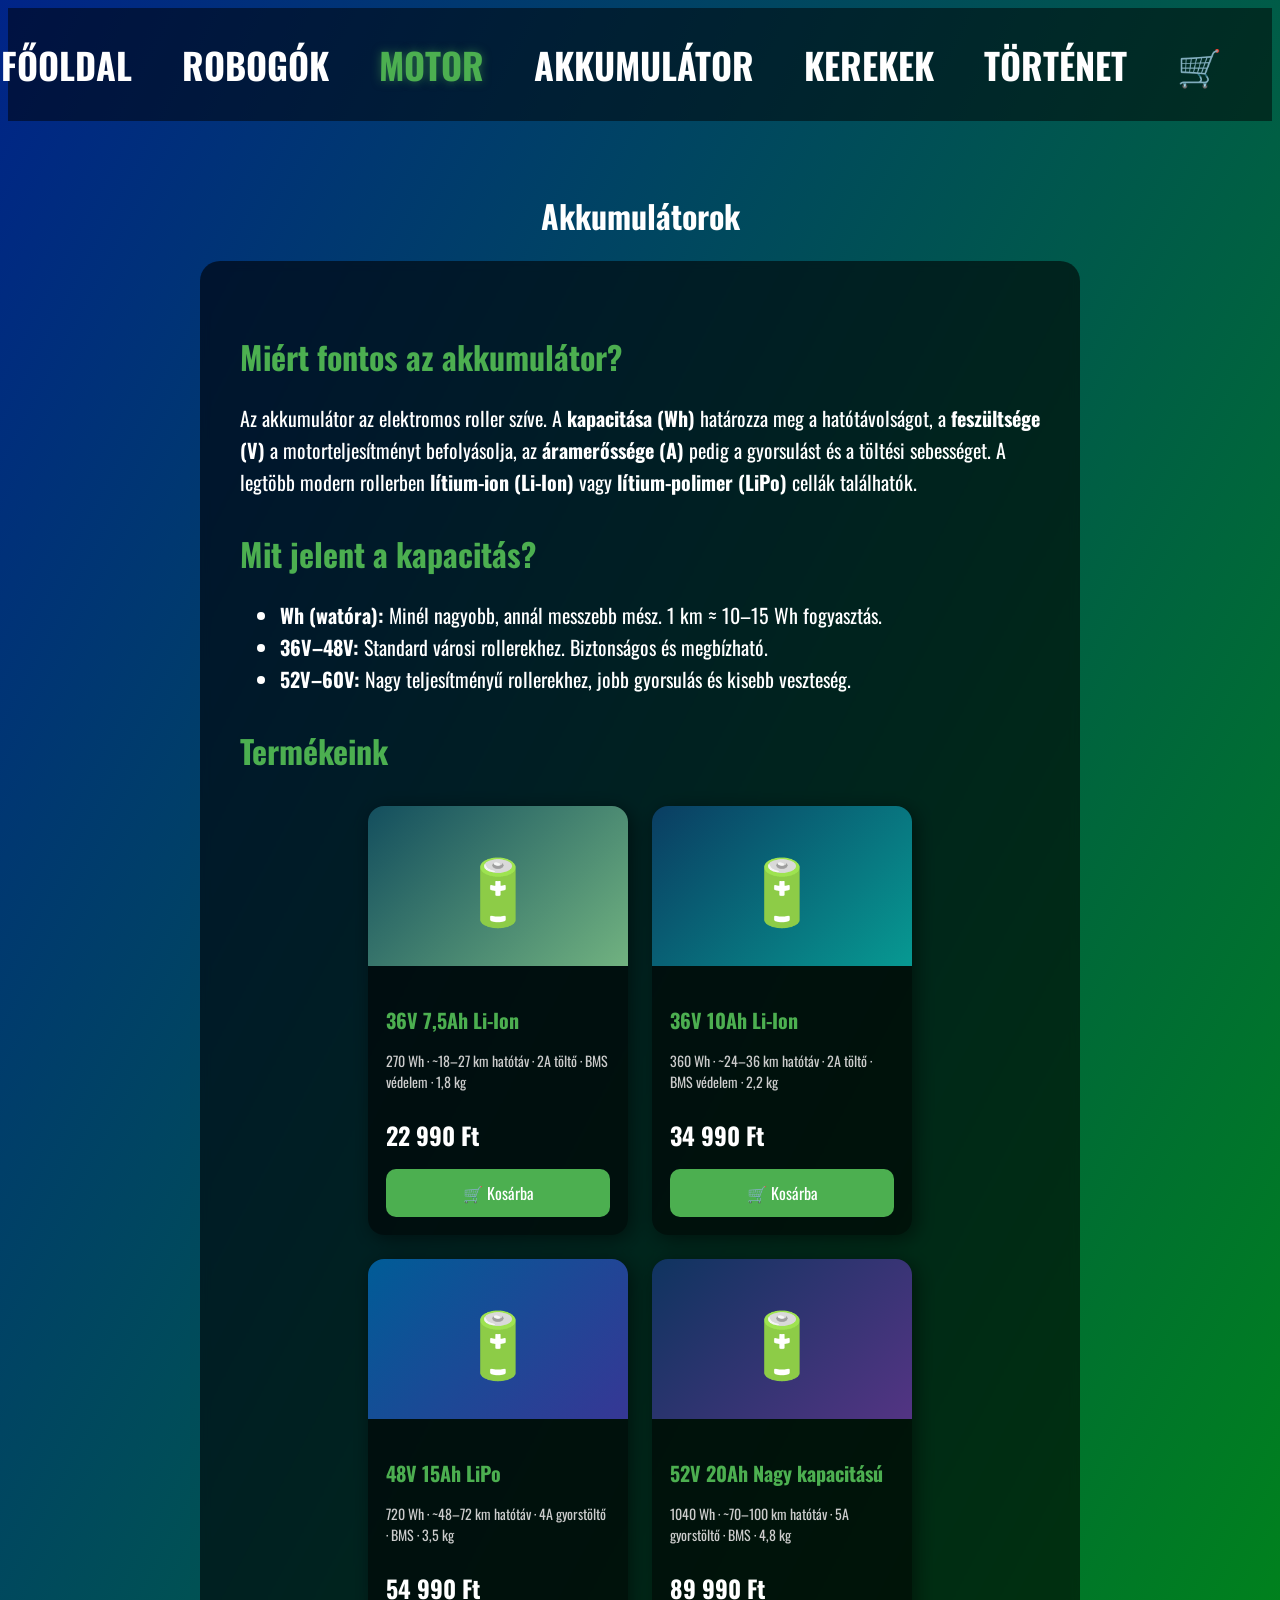
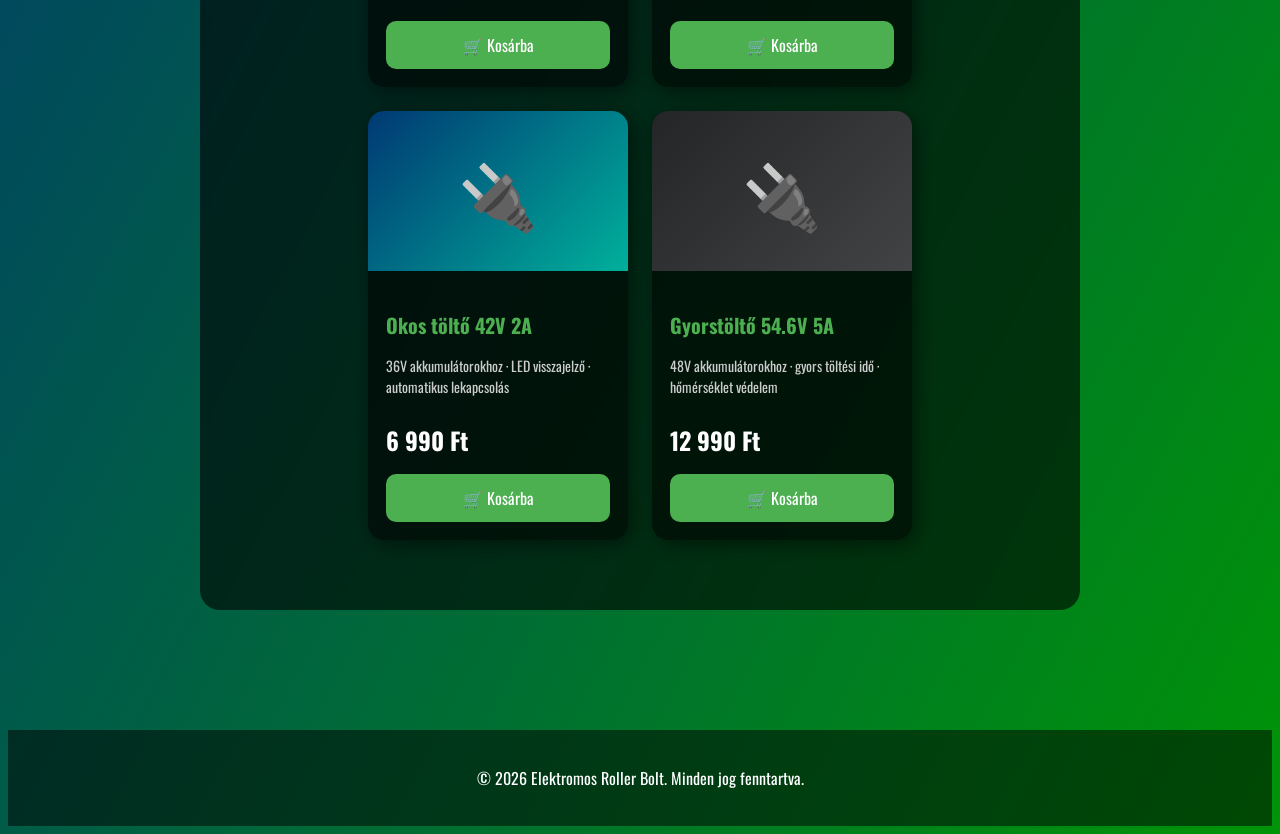
==== aksik.html @ 2528ea1d "motor images" ====
<!DOCTYPE html>
<html lang="hu">

<head>
    <meta charset="UTF-8">
    <meta name="viewport" content="width=device-width, initial-scale=1.0">
    <link rel="preconnect" href="https://fonts.googleapis.com">
    <link rel="preconnect" href="https://fonts.gstatic.com" crossorigin>
    <link href="https://fonts.googleapis.com/css2?family=Oswald:wght@200..700&display=swap" rel="stylesheet">
    <link rel="stylesheet" href="styles.css">
    <title>Akkumulátor - Energiatárolás</title>
</head>

<body>
    <nav>
        <a href="index.html">FŐOLDAL</a>
        <a href="robogok.html">ROBOGÓK</a>
        <a href="motorok.html" class="active">MOTOR</a>
        <a href="aksik.html">AKKUMULÁTOR</a>
        <a href="kerekek.html">KEREKEK</a>
        <a href="tortenelem.html">TÖRTÉNET</a>
        <a href="cart.html">🛒 <span id="cart-count"></span></a>
    </nav>
    <main>
        <h1>Akkumulátorok</h1>

        <div class="info-box">
            <div class="info-content">
                <h2>Miért fontos az akkumulátor?</h2>
                <p>Az akkumulátor az elektromos roller szíve. A <strong>kapacitása (Wh)</strong> határozza meg a
                    hatótávolságot, a <strong>feszültsége (V)</strong> a motorteljesítményt befolyásolja, az
                    <strong>áramerőssége (A)</strong> pedig a gyorsulást és a töltési sebességet. A legtöbb modern
                    rollerben <strong>lítium-ion (Li-Ion)</strong> vagy <strong>lítium-polimer (LiPo)</strong> cellák
                    találhatók.</p>

                <h2>Mit jelent a kapacitás?</h2>
                <ul>
                    <li><strong>Wh (watóra):</strong> Minél nagyobb, annál messzebb mész. 1 km ≈ 10–15 Wh fogyasztás.</li>
                    <li><strong>36V–48V:</strong> Standard városi rollerekhez. Biztonságos és megbízható.</li>
                    <li><strong>52V–60V:</strong> Nagy teljesítményű rollerekhez, jobb gyorsulás és kisebb veszteség.</li>
                </ul>

                <h2>Termékeink</h2>
                <div class="product-grid">
                    <div class="product-card">
                        <div class="product-card-image" style="background: linear-gradient(135deg, #134e5e, #71b280);">🔋</div>
                        <div class="product-card-body">
                            <h3>36V 7,5Ah Li-Ion</h3>
                            <p class="specs">270 Wh · ~18–27 km hatótáv · 2A töltő · BMS védelem · 1,8 kg</p>
                            <p class="price">22 990 Ft</p>
                            <button class="btn-cart" onclick="addToCart('36V 7,5Ah Li-Ion akkumulátor', 22990)">🛒 Kosárba</button>
                        </div>
                    </div>
                    <div class="product-card">
                        <div class="product-card-image" style="background: linear-gradient(135deg, #0a3d62, #079992);">🔋</div>
                        <div class="product-card-body">
                            <h3>36V 10Ah Li-Ion</h3>
                            <p class="specs">360 Wh · ~24–36 km hatótáv · 2A töltő · BMS védelem · 2,2 kg</p>
                            <p class="price">34 990 Ft</p>
                            <button class="btn-cart" onclick="addToCart('36V 10Ah Li-Ion akkumulátor', 34990)">🛒 Kosárba</button>
                        </div>
                    </div>
                    <div class="product-card">
                        <div class="product-card-image" style="background: linear-gradient(135deg, #005c97, #363795);">🔋</div>
                        <div class="product-card-body">
                            <h3>48V 15Ah LiPo</h3>
                            <p class="specs">720 Wh · ~48–72 km hatótáv · 4A gyorstöltő · BMS · 3,5 kg</p>
                            <p class="price">54 990 Ft</p>
                            <button class="btn-cart" onclick="addToCart('48V 15Ah LiPo akkumulátor', 54990)">🛒 Kosárba</button>
                        </div>
                    </div>
                    <div class="product-card">
                        <div class="product-card-image" style="background: linear-gradient(135deg, #0f3460, #533483);">🔋</div>
                        <div class="product-card-body">
                            <h3>52V 20Ah Nagy kapacitású</h3>
                            <p class="specs">1040 Wh · ~70–100 km hatótáv · 5A gyorstöltő · BMS · 4,8 kg</p>
                            <p class="price">89 990 Ft</p>
                            <button class="btn-cart" onclick="addToCart('52V 20Ah Nagy kapacitású akkumulátor', 89990)">🛒 Kosárba</button>
                        </div>
                    </div>
                    <div class="product-card">
                        <div class="product-card-image" style="background: linear-gradient(135deg, #003973, #00b09b);">🔌</div>
                        <div class="product-card-body">
                            <h3>Okos töltő 42V 2A</h3>
                            <p class="specs">36V akkumulátorokhoz · LED visszajelző · automatikus lekapcsolás</p>
                            <p class="price">6 990 Ft</p>
                            <button class="btn-cart" onclick="addToCart('Okos töltő 42V 2A', 6990)">🛒 Kosárba</button>
                        </div>
                    </div>
                    <div class="product-card">
                        <div class="product-card-image" style="background: linear-gradient(135deg, #232526, #414345);">🔌</div>
                        <div class="product-card-body">
                            <h3>Gyorstöltő 54.6V 5A</h3>
                            <p class="specs">48V akkumulátorokhoz · gyors töltési idő · hőmérséklet védelem</p>
                            <p class="price">12 990 Ft</p>
                            <button class="btn-cart" onclick="addToCart('Gyorstöltő 54.6V 5A', 12990)">🛒 Kosárba</button>
                        </div>
                    </div>
                </div>
            </div>
        </div>
    </main>
    <footer>
        <p>&copy; 2026 Elektromos Roller Bolt. Minden jog fenntartva.</p>
    </footer>
    <div id="toast"></div>
    <script src="cart.js"></script>
</body>

</html>
---- styles.css ----
* {
    font-family: "Oswald", sans-serif;
}


/* Navigation */
nav {
    display: flex;
    justify-content: right;
    padding: 30px;
    background-color: rgba(0, 0, 0, 0.507);
}

nav a {
    color: white;
    text-decoration: none;
    margin-right: 20px;
    font-size: 36px;
    font-weight: bold;
    padding-left: 30px;
}

nav a:hover {
    color: gray;
    transition: all 0.2s ease;
    scale: 1.1;
}


/* Main */
body {
    color: white;
    background-image: linear-gradient(to bottom right, rgb(0, 36, 136), rgb(0, 148, 7));
}

main {
    padding: 50px;
    text-align: center;
}


/* Welcome */
.welcome {
    padding: 120px;
}

.welcome h1 {
    text-shadow: 4px 4px 8px black;
    font-size: 100px;
    margin-bottom: 20px;
}

.welcome p {
    text-shadow: 4px 4px 8px black;
    font-size: 26px;
}


/* Featured (formerly Neumann) */
.Neumann {
    background: linear-gradient(135deg, rgba(0, 36, 136, 0.85), rgba(0, 148, 7, 0.85));
    border: 1px solid rgba(255, 255, 255, 0.15);
    padding: 50px;
    margin: 250px auto 0 auto;
    border-radius: 50px;
    width: 80%;
    display: flex;
    box-shadow: 0 0 30px rgba(0, 0, 0, 0.5);
}

.Neumann h1 {
    font-size: 50px;
    margin-right: 30px;
    text-shadow: 2px 2px 4px black;
}

.Neumann p {
    font-size: 20px;
    text-align: right;
    text-shadow: 2px 2px 4px black;
}


/* Product Categories */
.category-item {
    background-color: rgba(0, 0, 0, 0.507);
    padding: 20px;
    margin: 20px;
    border-radius: 20px;
    width: 30%;
    display: inline-flex;
    justify-content: center;
    align-items: center;
    height: 200px;
    background-size: cover;
    background-position: center;
    background-repeat: no-repeat;
    transition: transform 0.3s ease;
    box-shadow: 4px 4px 20px rgba(0, 0, 0, 0.5);

    /* Text Styles */
    color: white;
    font-size: 40px;
    font-weight: bold;
    text-shadow: 2px 2px 4px black;
    text-decoration: none;
}

.category-item:hover {
    transform: scale(1.05);
}

.categories {
    padding-top: 250px;
}

.categories h1 {
    text-shadow: 4px 4px 8px black;
    font-size: 50px;
    margin-bottom: 80px;
}

#robogok {
    background: linear-gradient(135deg, #003973, #00b09b);
}

#motor {
    background: linear-gradient(135deg, #0f0c29, #302b63);
}

#akkumulator {
    background: linear-gradient(135deg, #134e5e, #71b280);
}

#kerekek {
    background: linear-gradient(135deg, #1a1a2e, #16213e);
}

/* Cart badge */
#cart-count {
    background-color: #4CAF50;
    color: white;
    border-radius: 50%;
    padding: 1px 7px;
    font-size: 15px;
    vertical-align: super;
    margin-left: 2px;
    display: none;
}

/* Toast notification */
#toast {
    position: fixed;
    bottom: 40px;
    left: 50%;
    transform: translateX(-50%);
    background-color: rgba(0, 0, 0, 0.85);
    color: white;
    padding: 14px 28px;
    border-radius: 10px;
    font-size: 18px;
    opacity: 0;
    pointer-events: none;
    transition: opacity 0.3s ease;
    z-index: 999;
    border: 1px solid #4CAF50;
}

#toast.show {
    opacity: 1;
}

/* Product Cards */
.product-grid {
    display: flex;
    flex-wrap: wrap;
    gap: 24px;
    justify-content: center;
    margin: 30px 0;
}

.product-card {
    background-color: rgba(0, 0, 0, 0.55);
    border-radius: 16px;
    width: 260px;
    overflow: hidden;
    box-shadow: 4px 4px 20px rgba(0, 0, 0, 0.5);
    transition: transform 0.3s ease;
}

.product-card:hover {
    transform: scale(1.04);
}

.product-card-image {
    width: 100%;
    height: 160px;
    display: flex;
    align-items: center;
    justify-content: center;
    font-size: 64px;
}

.product-card-body {
    padding: 18px;
}

.product-card-body h3 {
    font-size: 20px;
    margin-bottom: 8px;
    color: #4CAF50;
}

.product-card-body .specs {
    font-size: 14px;
    color: #ccc;
    margin-bottom: 14px;
    line-height: 1.5;
}

.product-card-body .price {
    font-size: 24px;
    font-weight: bold;
    margin-bottom: 14px;
    color: white;
}

.btn-cart {
    background-color: #4CAF50;
    color: white;
    border: none;
    padding: 12px 20px;
    border-radius: 10px;
    font-size: 16px;
    font-family: "Oswald", sans-serif;
    cursor: pointer;
    width: 100%;
    transition: background-color 0.2s ease;
}

.btn-cart:hover {
    background-color: #388E3C;
}

/* Cart Page */
.cart-table {
    width: 100%;
    border-collapse: collapse;
    margin-bottom: 30px;
}

.cart-table th,
.cart-table td {
    padding: 14px 20px;
    border-bottom: 1px solid rgba(255, 255, 255, 0.15);
    text-align: left;
}

.cart-table th {
    color: #4CAF50;
    font-size: 20px;
}

.cart-table td {
    font-size: 18px;
}

.cart-total {
    font-size: 28px;
    font-weight: bold;
    text-align: right;
    margin-bottom: 24px;
}

.btn-checkout {
    background-color: #4CAF50;
    color: white;
    border: none;
    padding: 16px 40px;
    border-radius: 12px;
    font-size: 22px;
    font-family: "Oswald", sans-serif;
    cursor: pointer;
    transition: background-color 0.2s ease;
}

.btn-checkout:hover {
    background-color: #388E3C;
}

.btn-remove {
    background-color: rgba(200, 0, 0, 0.7);
    color: white;
    border: none;
    padding: 6px 14px;
    border-radius: 8px;
    font-size: 14px;
    font-family: "Oswald", sans-serif;
    cursor: pointer;
}

.btn-remove:hover {
    background-color: rgba(200, 0, 0, 1);
}

/* Footer */
footer {
    background-color: rgba(0, 0, 0, 0.507);
    padding: 20px;
    text-align: center;
    margin-top: 50px;
}



/* Scrollbar */
::-webkit-scrollbar {
    width: 20px;
    height: 20px;
}

::-webkit-scrollbar-track {
    box-shadow: inset 0 0 5px grey;
    border-radius: 10px;
}

::-webkit-scrollbar-thumb {
    background-image: linear-gradient(to bottom, rgb(0, 21, 78), rgb(0, 80, 5));
    border-radius: 10px;
}

/* Info Pages (RAM, GPU, etc.) */
.info-box {
    background-color: rgba(0, 0, 0, 0.6);
    padding: 40px;
    margin: 20px auto;
    border-radius: 20px;
    max-width: 800px;
    text-align: left;
    backdrop-filter: blur(5px);
}

.info-content {
    font-size: 20px;
    line-height: 1.6;
}

.info-box h2 {
    color: #4CAF50;
    /* Green accent */
    margin-top: 30px;
    margin-bottom: 15px;
    font-size: 32px;
}

.info-image {
    width: 100%;
    max-width: 600px;
    border-radius: 20px;
    margin: 20px auto;
    display: block;
    box-shadow: 0 0 20px rgba(0, 0, 0, 0.5);
    transition: transform 0.3s ease;
}

.info-image:hover {
    transform: scale(1.02);
}

/* Nav Active State */
nav a.active {
    color: #4CAF50;
    text-shadow: 0 0 10px rgba(76, 175, 80, 0.5);
}

/* Responsive Design */
@media (max-width: 900px) {

    /* Navigation */
    nav {
        flex-direction: column;
        align-items: center;
        padding: 20px;
    }

    nav a {
        margin: 10px 0;
        padding-left: 0;
        font-size: 24px;
    }

    /* Welcome Section */
    .welcome {
        padding: 50px 20px;
    }

    .welcome h1 {
        font-size: 50px;
    }

    .welcome p {
        font-size: 18px;
    }

    /* Neumann Section */
    .Neumann {
        width: 90%;
        flex-direction: column;
        margin-top: 100px;
        background-position: center;
    }

    .Neumann h1 {
        font-size: 36px;
        margin-right: 0;
        margin-bottom: 20px;
        text-align: center;
    }

    .Neumann p {
        font-size: 16px;
        text-align: center;
    }

    /* Categories */
    .categories {
        padding-top: 100px;
    }

    .categories h1 {
        font-size: 40px;
        margin-bottom: 40px;
    }

    .category-item {
        width: 90%;
        max-width: 400px;
        margin: 20px auto;
        display: flex;
    }

    /* Info Pages */
    .info-box {
        padding: 20px;
        width: 90%;
    }

    .info-box h2 {
        font-size: 24px;
    }

    .info-content {
        font-size: 16px;
    }

    /* Product Cards */
    .product-card {
        width: 90%;
        max-width: 340px;
    }
}
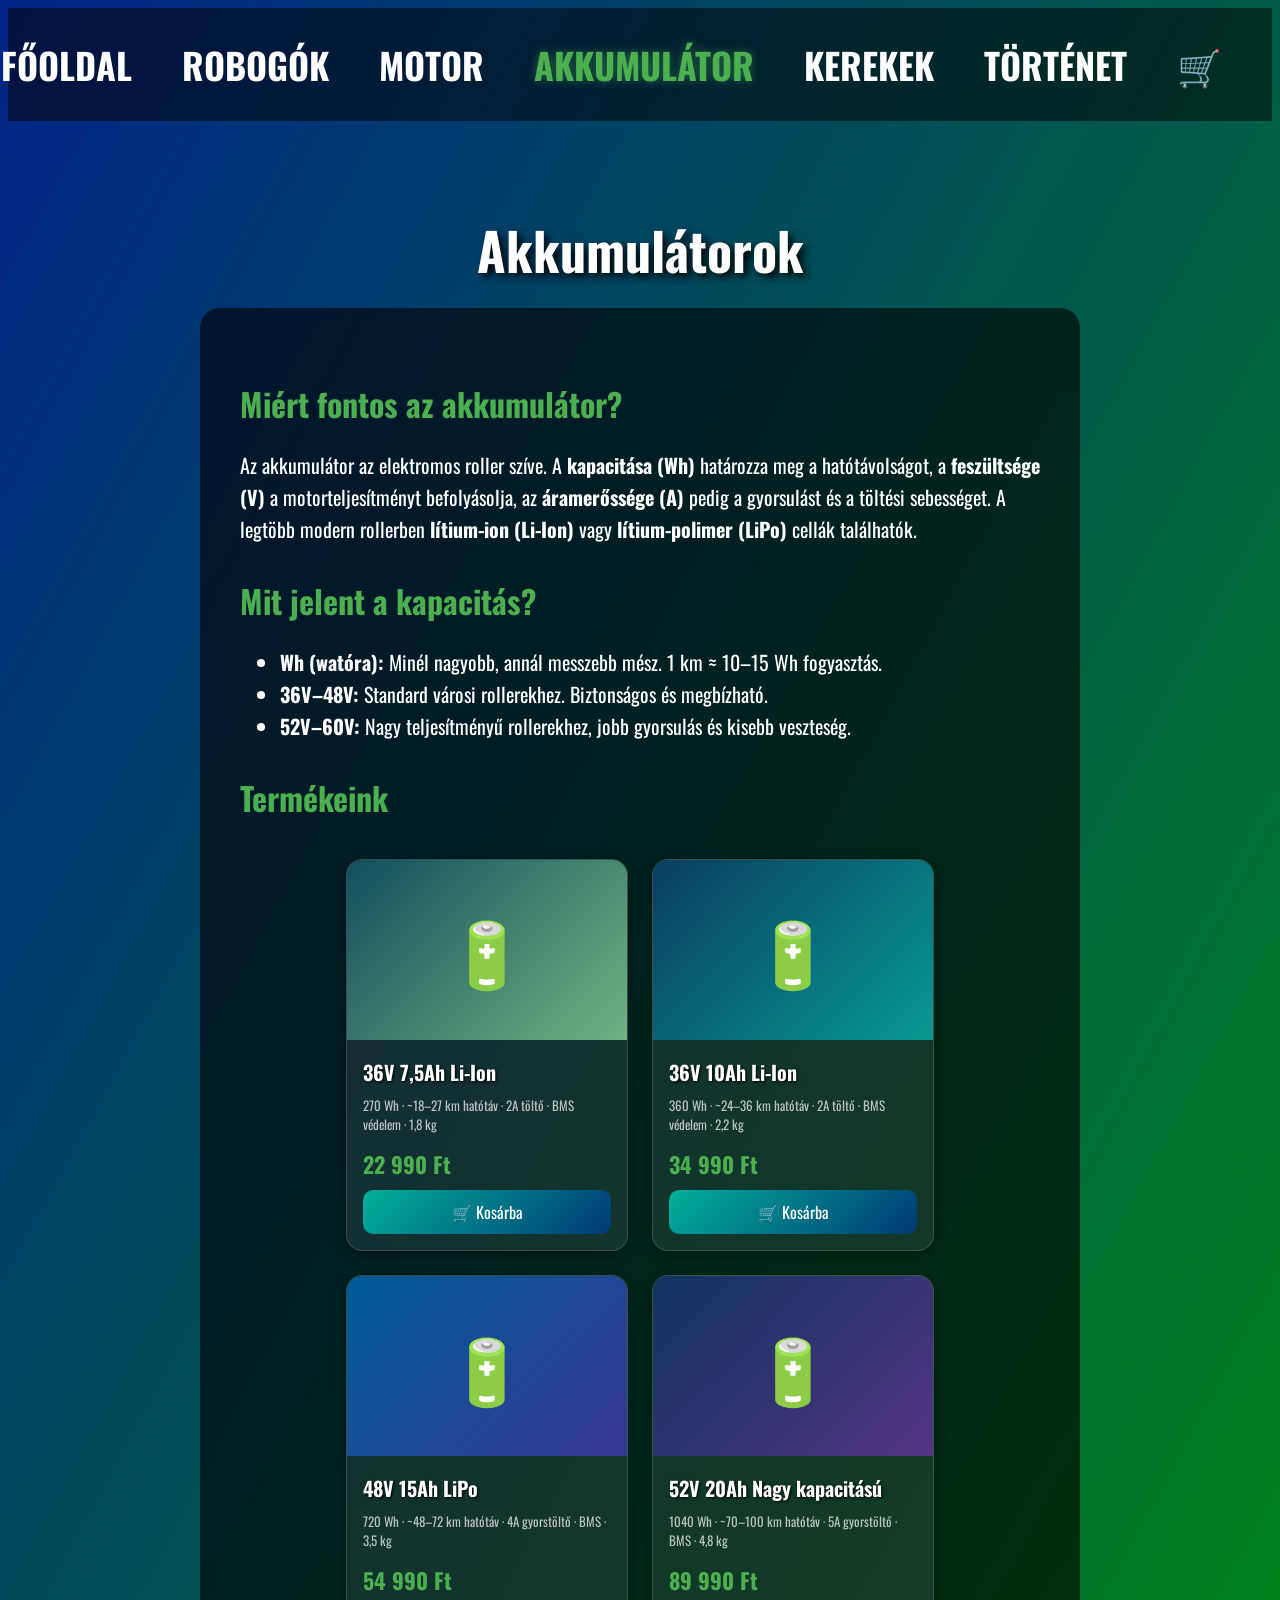
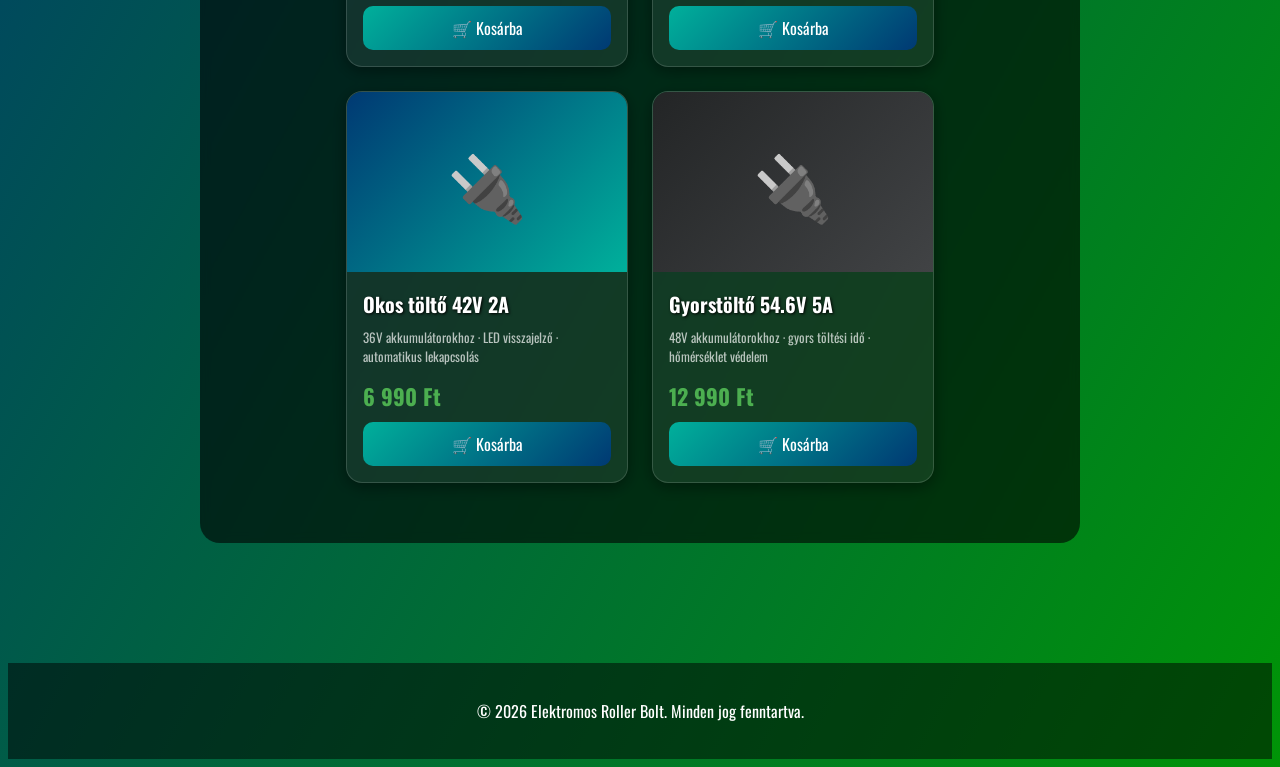
==== commit e923a7ab: "Fix product image cards, nav active links, toast/cart CSS, and remove orphaned responsive.css Co-aut" ====
--- a/aksik.html
+++ b/aksik.html
@@ -15,8 +15,8 @@
     <nav>
         <a href="index.html">FŐOLDAL</a>
         <a href="robogok.html">ROBOGÓK</a>
-        <a href="motorok.html" class="active">MOTOR</a>
-        <a href="aksik.html">AKKUMULÁTOR</a>
+        <a href="motorok.html">MOTOR</a>
+        <a href="aksik.html" class="active">AKKUMULÁTOR</a>
         <a href="kerekek.html">KEREKEK</a>
         <a href="tortenelem.html">TÖRTÉNET</a>
         <a href="cart.html">🛒 <span id="cart-count"></span></a>
--- a/styles.css
+++ b/styles.css
@@ -56,10 +56,11 @@
 }
 
 
-/* Featured (formerly Neumann) */
+/* Neumann */
 .Neumann {
-    background: linear-gradient(135deg, rgba(0, 36, 136, 0.85), rgba(0, 148, 7, 0.85));
-    border: 1px solid rgba(255, 255, 255, 0.15);
+    background-color: rgba(0, 0, 0, 0.384);
+    background-position: center;
+    background-size: cover;
     padding: 50px;
     margin: 250px auto 0 auto;
     border-radius: 50px;
@@ -96,7 +97,6 @@
     background-position: center;
     background-repeat: no-repeat;
     transition: transform 0.3s ease;
-    box-shadow: 4px 4px 20px rgba(0, 0, 0, 0.5);
 
     /* Text Styles */
     color: white;
@@ -121,186 +121,101 @@
 }
 
 #robogok {
-    background: linear-gradient(135deg, #003973, #00b09b);
+    background-image: url("xiaomi4pro.jpg");
 }
 
 #motor {
-    background: linear-gradient(135deg, #0f0c29, #302b63);
-}
-
-#akkumulator {
-    background: linear-gradient(135deg, #134e5e, #71b280);
-}
-
-#kerekek {
-    background: linear-gradient(135deg, #1a1a2e, #16213e);
-}
-
-/* Cart badge */
-#cart-count {
-    background-color: #4CAF50;
-    color: white;
-    border-radius: 50%;
-    padding: 1px 7px;
-    font-size: 15px;
-    vertical-align: super;
-    margin-left: 2px;
-    display: none;
-}
-
-/* Toast notification */
-#toast {
-    position: fixed;
-    bottom: 40px;
-    left: 50%;
-    transform: translateX(-50%);
-    background-color: rgba(0, 0, 0, 0.85);
-    color: white;
-    padding: 14px 28px;
-    border-radius: 10px;
-    font-size: 18px;
-    opacity: 0;
-    pointer-events: none;
-    transition: opacity 0.3s ease;
-    z-index: 999;
-    border: 1px solid #4CAF50;
-}
-
-#toast.show {
-    opacity: 1;
-}
-
-/* Product Cards */
+    background-image: url("36v250w.jpg");
+}
+
+
+/* Product Grid & Cards */
 .product-grid {
     display: flex;
     flex-wrap: wrap;
     gap: 24px;
     justify-content: center;
-    margin: 30px 0;
+    padding: 20px 0;
 }
 
 .product-card {
-    background-color: rgba(0, 0, 0, 0.55);
+    background-color: rgba(255, 255, 255, 0.07);
+    border: 1px solid rgba(255, 255, 255, 0.15);
     border-radius: 16px;
-    width: 260px;
+    width: 280px;
     overflow: hidden;
-    box-shadow: 4px 4px 20px rgba(0, 0, 0, 0.5);
-    transition: transform 0.3s ease;
+    display: flex;
+    flex-direction: column;
+    transition: transform 0.3s ease, box-shadow 0.3s ease;
+    box-shadow: 0 4px 16px rgba(0, 0, 0, 0.4);
 }
 
 .product-card:hover {
-    transform: scale(1.04);
+    transform: translateY(-6px);
+    box-shadow: 0 12px 32px rgba(0, 0, 0, 0.6);
 }
 
 .product-card-image {
     width: 100%;
-    height: 160px;
+    height: 180px;
     display: flex;
     align-items: center;
     justify-content: center;
     font-size: 64px;
+    overflow: hidden;
+}
+
+.product-card-image img {
+    width: 100%;
+    height: 100%;
+    object-fit: cover;
+    display: block;
 }
 
 .product-card-body {
-    padding: 18px;
+    padding: 16px;
+    display: flex;
+    flex-direction: column;
+    flex: 1;
+    gap: 8px;
 }
 
 .product-card-body h3 {
     font-size: 20px;
-    margin-bottom: 8px;
+    margin: 0;
+    text-shadow: 1px 1px 3px black;
+}
+
+.product-card-body .specs {
+    font-size: 13px;
+    color: rgba(255, 255, 255, 0.7);
+    margin: 0;
+    line-height: 1.5;
+}
+
+.product-card-body .price {
+    font-size: 22px;
+    font-weight: bold;
     color: #4CAF50;
-}
-
-.product-card-body .specs {
-    font-size: 14px;
-    color: #ccc;
-    margin-bottom: 14px;
-    line-height: 1.5;
-}
-
-.product-card-body .price {
-    font-size: 24px;
-    font-weight: bold;
-    margin-bottom: 14px;
-    color: white;
+    margin: 4px 0 0;
 }
 
 .btn-cart {
-    background-color: #4CAF50;
+    margin-top: auto;
+    padding: 10px 16px;
+    background: linear-gradient(135deg, #00b09b, #003973);
     color: white;
     border: none;
-    padding: 12px 20px;
     border-radius: 10px;
     font-size: 16px;
     font-family: "Oswald", sans-serif;
     cursor: pointer;
-    width: 100%;
-    transition: background-color 0.2s ease;
+    transition: opacity 0.2s ease, transform 0.1s ease;
 }
 
 .btn-cart:hover {
-    background-color: #388E3C;
-}
-
-/* Cart Page */
-.cart-table {
-    width: 100%;
-    border-collapse: collapse;
-    margin-bottom: 30px;
-}
-
-.cart-table th,
-.cart-table td {
-    padding: 14px 20px;
-    border-bottom: 1px solid rgba(255, 255, 255, 0.15);
-    text-align: left;
-}
-
-.cart-table th {
-    color: #4CAF50;
-    font-size: 20px;
-}
-
-.cart-table td {
-    font-size: 18px;
-}
-
-.cart-total {
-    font-size: 28px;
-    font-weight: bold;
-    text-align: right;
-    margin-bottom: 24px;
-}
-
-.btn-checkout {
-    background-color: #4CAF50;
-    color: white;
-    border: none;
-    padding: 16px 40px;
-    border-radius: 12px;
-    font-size: 22px;
-    font-family: "Oswald", sans-serif;
-    cursor: pointer;
-    transition: background-color 0.2s ease;
-}
-
-.btn-checkout:hover {
-    background-color: #388E3C;
-}
-
-.btn-remove {
-    background-color: rgba(200, 0, 0, 0.7);
-    color: white;
-    border: none;
-    padding: 6px 14px;
-    border-radius: 8px;
-    font-size: 14px;
-    font-family: "Oswald", sans-serif;
-    cursor: pointer;
-}
-
-.btn-remove:hover {
-    background-color: rgba(200, 0, 0, 1);
+    opacity: 0.85;
+    transform: scale(1.03);
 }
 
 /* Footer */
@@ -367,6 +282,100 @@
     transform: scale(1.02);
 }
 
+/* Toast Notification */
+#toast {
+    position: fixed;
+    bottom: 30px;
+    left: 50%;
+    transform: translateX(-50%) translateY(20px);
+    background-color: rgba(0, 0, 0, 0.85);
+    color: white;
+    padding: 14px 28px;
+    border-radius: 12px;
+    font-size: 18px;
+    opacity: 0;
+    pointer-events: none;
+    transition: opacity 0.3s ease, transform 0.3s ease;
+    z-index: 9999;
+    white-space: nowrap;
+}
+
+#toast.show {
+    opacity: 1;
+    transform: translateX(-50%) translateY(0);
+}
+
+/* Cart Page */
+.cart-table {
+    width: 100%;
+    border-collapse: collapse;
+    margin-bottom: 20px;
+    font-size: 18px;
+}
+
+.cart-table th,
+.cart-table td {
+    padding: 12px 16px;
+    border-bottom: 1px solid rgba(255, 255, 255, 0.2);
+    text-align: left;
+}
+
+.cart-table thead th {
+    color: #4CAF50;
+    font-size: 20px;
+}
+
+.cart-total {
+    font-size: 24px;
+    font-weight: bold;
+    text-align: right;
+    color: #4CAF50;
+    margin-bottom: 20px;
+}
+
+.btn-checkout {
+    display: block;
+    margin: 0 auto;
+    padding: 14px 40px;
+    background: linear-gradient(135deg, #4CAF50, #00796b);
+    color: white;
+    border: none;
+    border-radius: 12px;
+    font-size: 22px;
+    font-family: "Oswald", sans-serif;
+    cursor: pointer;
+    transition: opacity 0.2s ease, transform 0.1s ease;
+}
+
+.btn-checkout:hover {
+    opacity: 0.85;
+    transform: scale(1.03);
+}
+
+.btn-remove {
+    padding: 8px 14px;
+    background: linear-gradient(135deg, #c0392b, #8e1a0e);
+    color: white;
+    border: none;
+    border-radius: 8px;
+    font-size: 15px;
+    font-family: "Oswald", sans-serif;
+    cursor: pointer;
+    transition: opacity 0.2s ease;
+}
+
+.btn-remove:hover {
+    opacity: 0.8;
+}
+
+/* Inner Page h1 */
+main h1 {
+    font-size: 52px;
+    text-shadow: 4px 4px 8px black;
+    margin: 40px 0 20px;
+    text-align: center;
+}
+
 /* Nav Active State */
 nav a.active {
     color: #4CAF50;
@@ -454,8 +463,31 @@
     }
 
     /* Product Cards */
+    .product-grid {
+        gap: 16px;
+    }
+
     .product-card {
         width: 90%;
         max-width: 340px;
     }
+
+    /* Cart */
+    .cart-table {
+        font-size: 14px;
+    }
+
+    .cart-table th,
+    .cart-table td {
+        padding: 8px 10px;
+    }
+
+    .cart-total {
+        font-size: 18px;
+    }
+
+    /* Inner Page h1 */
+    main h1 {
+        font-size: 36px;
+    }
 }
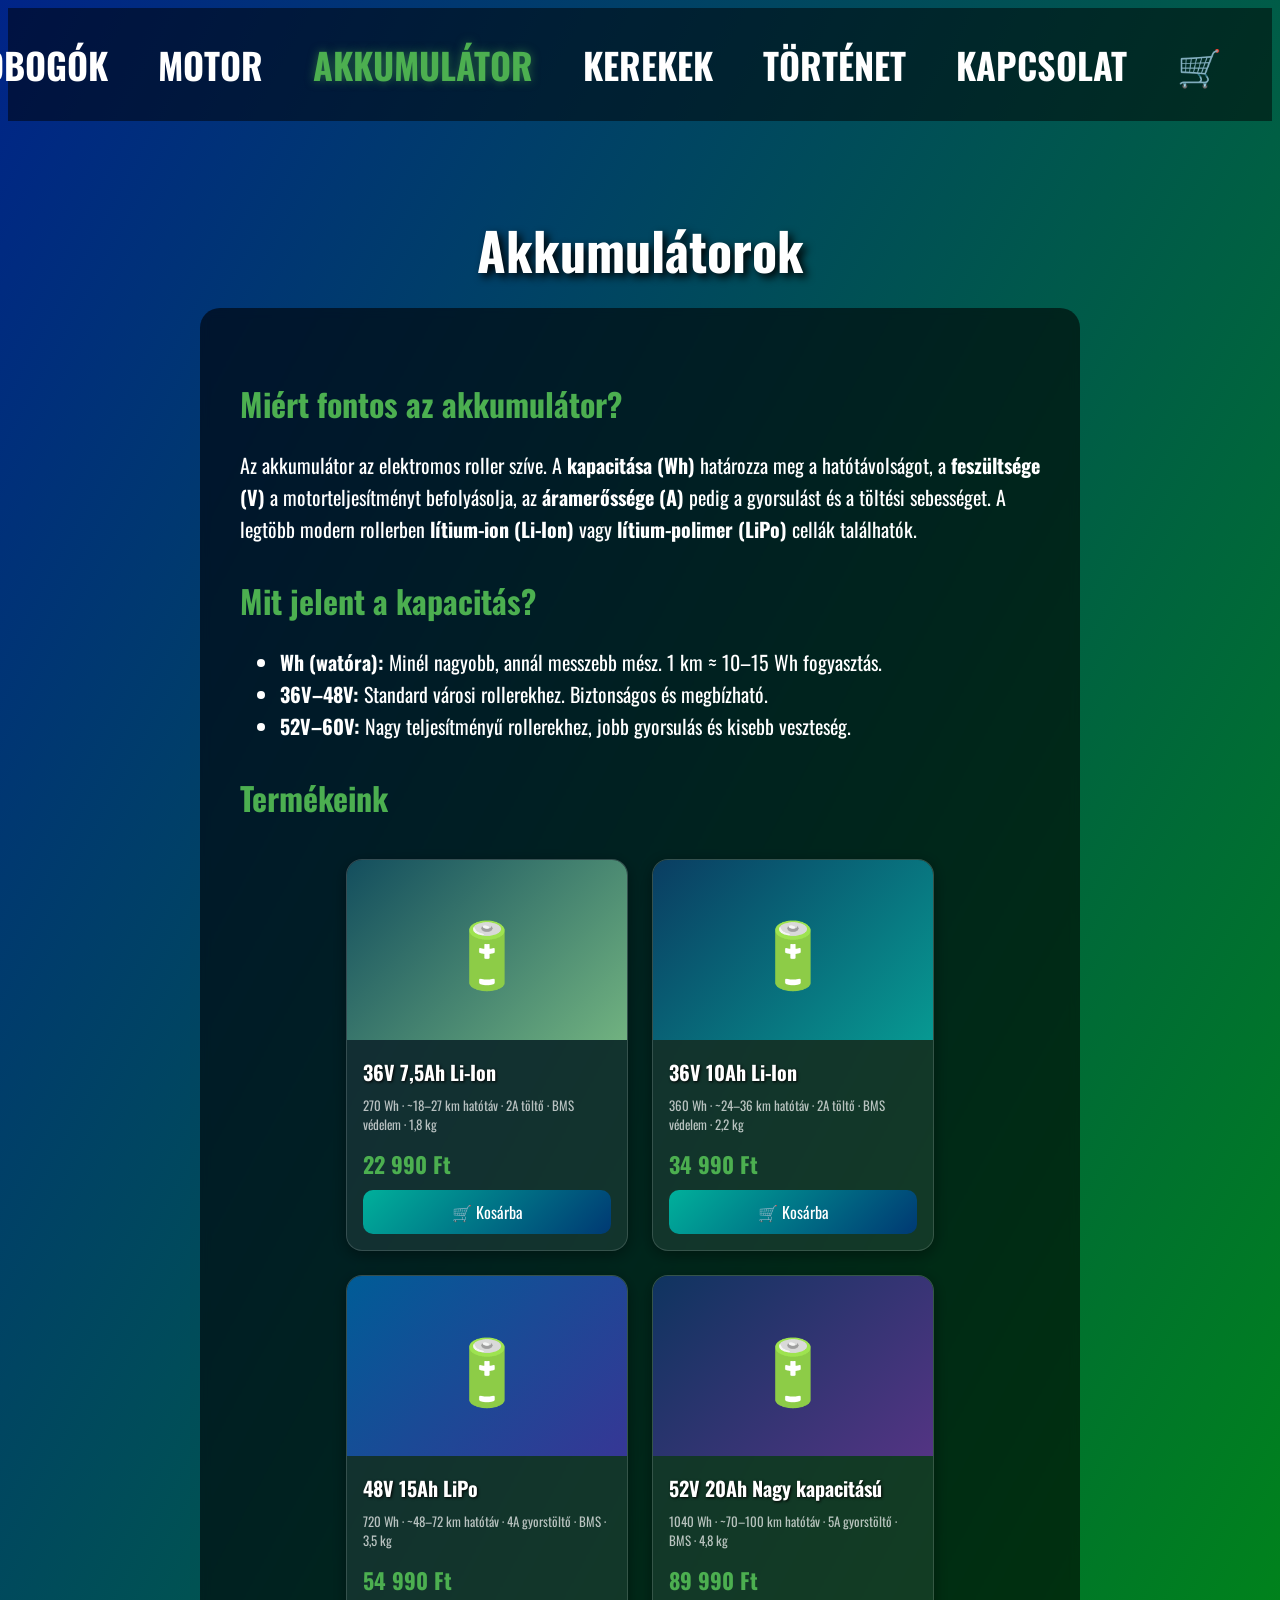
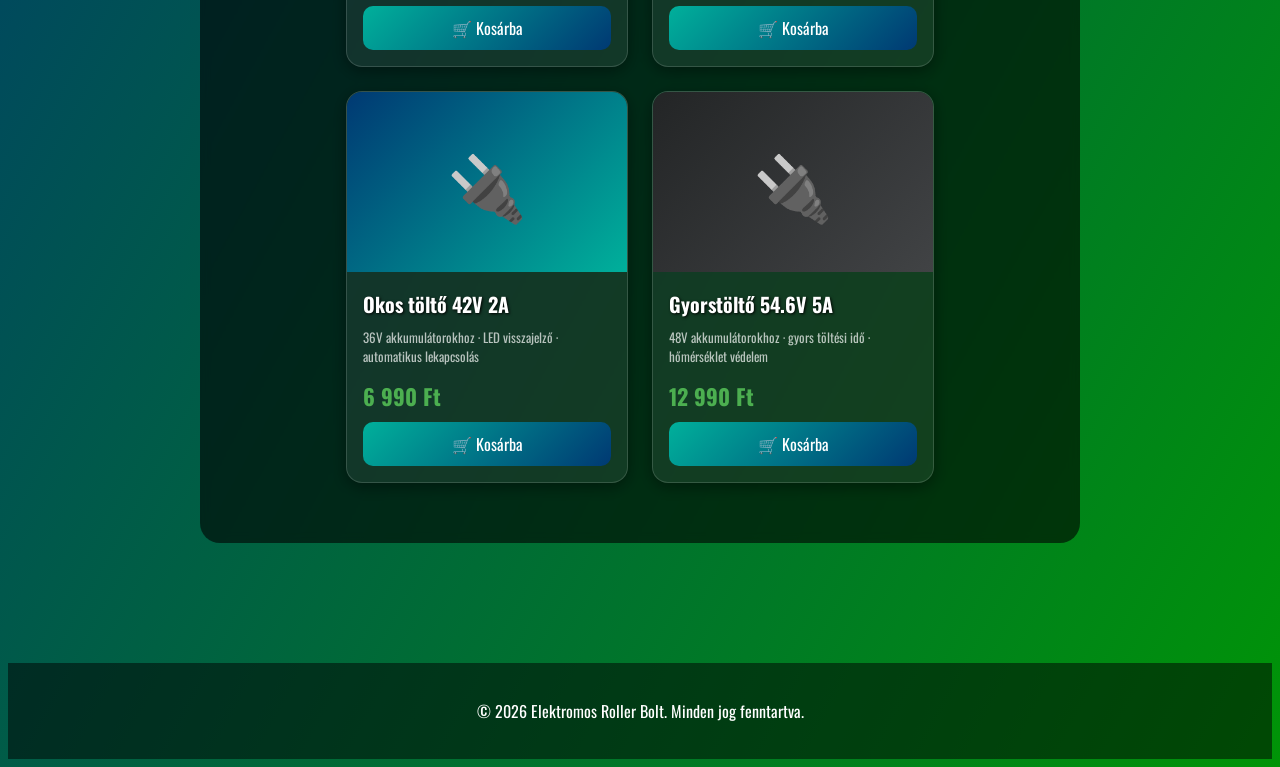
==== commit 43dd73d9: "Implement PHP checkout and contact form Co-authored-by: Tege1337 <182482040+Tege1337@users.noreply.g" ====
--- a/aksik.html
+++ b/aksik.html
@@ -19,6 +19,7 @@
         <a href="aksik.html" class="active">AKKUMULÁTOR</a>
         <a href="kerekek.html">KEREKEK</a>
         <a href="tortenelem.html">TÖRTÉNET</a>
+        <a href="contact.php">KAPCSOLAT</a>
         <a href="cart.html">🛒 <span id="cart-count"></span></a>
     </nav>
     <main>
--- a/styles.css
+++ b/styles.css
@@ -382,6 +382,108 @@
     text-shadow: 0 0 10px rgba(76, 175, 80, 0.5);
 }
 
+/* PHP Forms (checkout & contact) */
+.checkout-form-box {
+    max-width: 720px;
+}
+
+.php-form {
+    display: flex;
+    flex-direction: column;
+    gap: 18px;
+    margin-top: 20px;
+}
+
+.form-group {
+    display: flex;
+    flex-direction: column;
+    gap: 6px;
+}
+
+.form-group label {
+    font-size: 18px;
+    color: rgba(255, 255, 255, 0.9);
+}
+
+.form-group input,
+.form-group textarea {
+    padding: 12px 14px;
+    border-radius: 10px;
+    border: 1px solid rgba(255, 255, 255, 0.25);
+    background-color: rgba(255, 255, 255, 0.1);
+    color: white;
+    font-size: 17px;
+    font-family: "Oswald", sans-serif;
+    outline: none;
+    transition: border-color 0.2s ease;
+}
+
+.form-group input::placeholder,
+.form-group textarea::placeholder {
+    color: rgba(255, 255, 255, 0.4);
+}
+
+.form-group input:focus,
+.form-group textarea:focus {
+    border-color: #4CAF50;
+}
+
+.form-group textarea {
+    resize: vertical;
+    min-height: 120px;
+}
+
+.required {
+    color: #e74c3c;
+}
+
+.optional {
+    color: rgba(255, 255, 255, 0.5);
+    font-size: 14px;
+}
+
+.form-errors {
+    background-color: rgba(231, 76, 60, 0.2);
+    border: 1px solid rgba(231, 76, 60, 0.5);
+    border-radius: 10px;
+    padding: 16px 20px;
+    margin-bottom: 20px;
+}
+
+.form-errors ul {
+    margin: 0;
+    padding-left: 20px;
+    color: #ff8a80;
+    font-size: 17px;
+    line-height: 1.8;
+}
+
+.checkout-success,
+.form-success {
+    max-width: 720px;
+    text-align: center;
+}
+
+.checkout-success h2,
+.form-success h2 {
+    color: #4CAF50;
+    font-size: 36px;
+    margin-bottom: 16px;
+}
+
+.checkout-success p,
+.form-success p {
+    font-size: 20px;
+    margin-bottom: 12px;
+}
+
+.checkout-success h3 {
+    color: #4CAF50;
+    font-size: 26px;
+    margin: 24px 0 12px;
+    text-align: left;
+}
+
 /* Responsive Design */
 @media (max-width: 900px) {
 
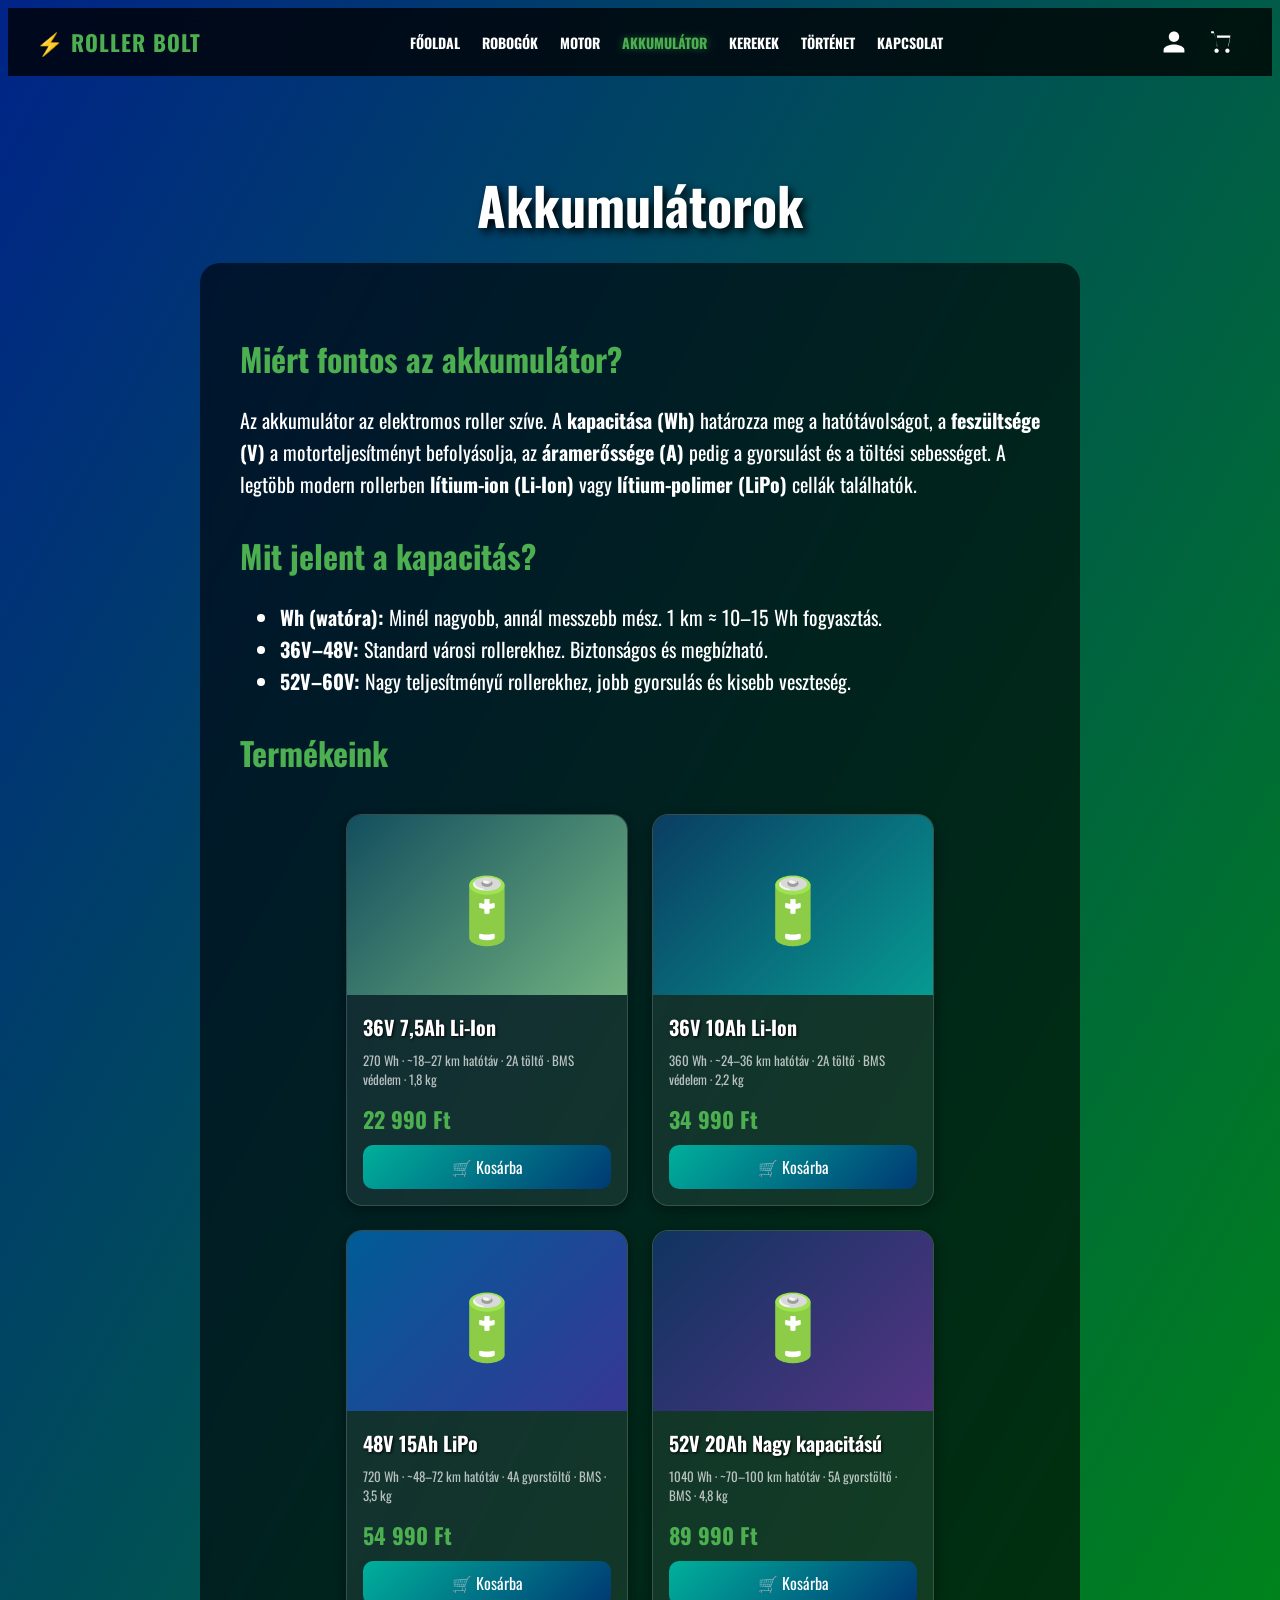
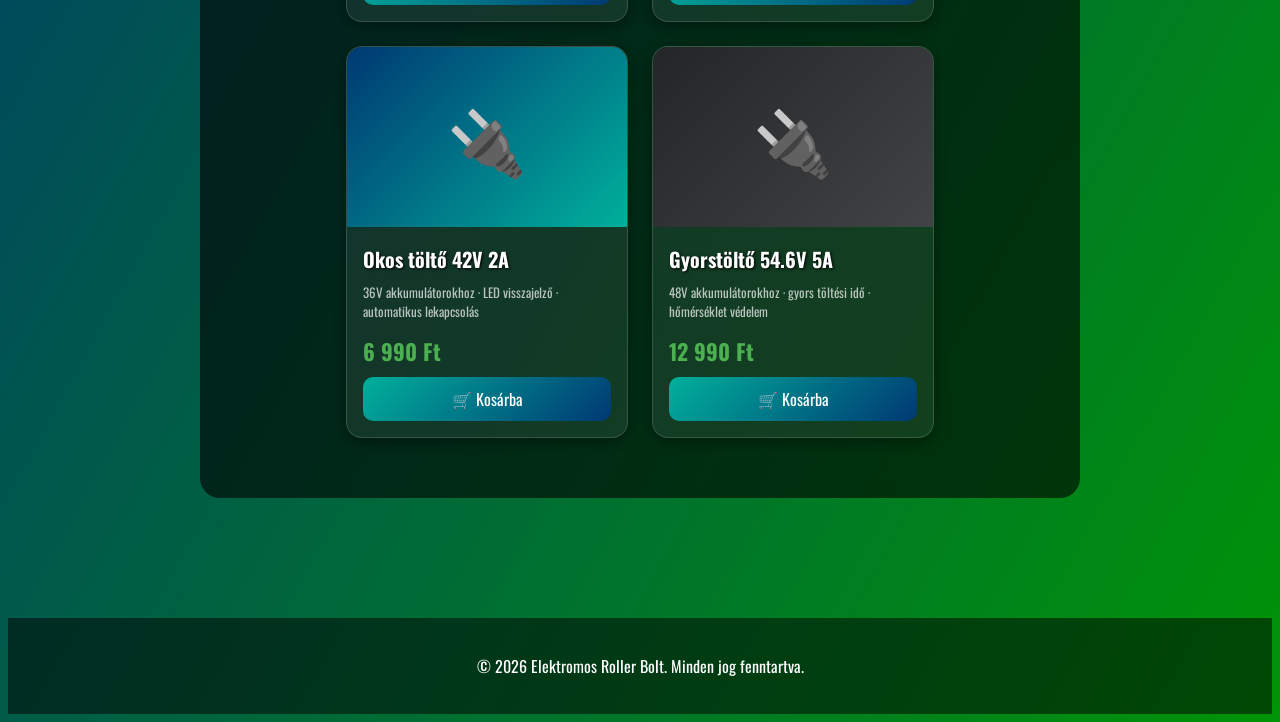
==== commit bebaa527: "redesign navbar with brand, nav-links, and profile/cart icon buttons Agent-Logs-Url: https://github." ====
--- a/aksik.html
+++ b/aksik.html
@@ -13,14 +13,31 @@
 
 <body>
     <nav>
-        <a href="index.html">FŐOLDAL</a>
-        <a href="robogok.html">ROBOGÓK</a>
-        <a href="motorok.html">MOTOR</a>
-        <a href="aksik.html" class="active">AKKUMULÁTOR</a>
-        <a href="kerekek.html">KEREKEK</a>
-        <a href="tortenelem.html">TÖRTÉNET</a>
-        <a href="contact.php">KAPCSOLAT</a>
-        <a href="cart.html">🛒 <span id="cart-count"></span></a>
+        <a href="index.html" class="nav-brand">⚡ ROLLER BOLT</a>
+        <div class="nav-links">
+            <a href="index.html">FŐOLDAL</a>
+            <a href="robogok.html">ROBOGÓK</a>
+            <a href="motorok.html">MOTOR</a>
+            <a href="aksik.html" class="active">AKKUMULÁTOR</a>
+            <a href="kerekek.html">KEREKEK</a>
+            <a href="tortenelem.html">TÖRTÉNET</a>
+            <a href="contact.html">KAPCSOLAT</a>
+        </div>
+        <div class="nav-icons">
+            <div class="nav-profile-wrap">
+                <button class="nav-icon-btn" aria-label="Profil">
+                    <svg xmlns="http://www.w3.org/2000/svg" viewBox="0 0 24 24" fill="currentColor" width="26" height="26"><path d="M12 12c2.7 0 4.8-2.1 4.8-4.8S14.7 2.4 12 2.4 7.2 4.5 7.2 7.2 9.3 12 12 12zm0 2.4c-3.2 0-9.6 1.6-9.6 4.8v2.4h19.2v-2.4c0-3.2-6.4-4.8-9.6-4.8z"/></svg>
+                </button>
+                <div class="profile-dropdown" id="auth-links">
+                    <a href="login.php">Belépés</a>
+                    <a href="signup.php">Regisztráció</a>
+                </div>
+            </div>
+            <a href="cart.html" class="nav-icon-btn cart-icon-btn" aria-label="Kosár">
+                <svg xmlns="http://www.w3.org/2000/svg" viewBox="0 0 24 24" fill="currentColor" width="26" height="26"><path d="M7 18c-1.1 0-2 .9-2 2s.9 2 2 2 2-.9 2-2-.9-2-2-2zm10 0c-1.1 0-2 .9-2 2s.9 2 2 2 2-.9 2-2-.9-2-2-2zM7.2 14.2L5 4H2V2H4.3l.8 3.2L7.8 16H18l1.7-8H7.5l-.3-2h12.6l-2.2 10H7.2z"/></svg>
+                <span id="cart-count"></span>
+            </a>
+        </div>
     </nav>
     <main>
         <h1>Akkumulátorok</h1>
--- a/styles.css
+++ b/styles.css
@@ -6,24 +6,154 @@
 /* Navigation */
 nav {
     display: flex;
-    justify-content: right;
-    padding: 30px;
-    background-color: rgba(0, 0, 0, 0.507);
-}
-
-nav a {
-    color: white;
+    align-items: center;
+    justify-content: space-between;
+    padding: 0 28px;
+    height: 68px;
+    background-color: rgba(0, 0, 0, 0.78);
+    backdrop-filter: blur(10px);
+    position: sticky;
+    top: 0;
+    z-index: 100;
+    gap: 16px;
+}
+
+.nav-brand {
+    color: #4CAF50;
     text-decoration: none;
-    margin-right: 20px;
-    font-size: 36px;
+    font-size: 22px;
     font-weight: bold;
-    padding-left: 30px;
-}
-
-nav a:hover {
-    color: gray;
-    transition: all 0.2s ease;
-    scale: 1.1;
+    letter-spacing: 1px;
+    white-space: nowrap;
+    flex-shrink: 0;
+    transition: color 0.2s ease;
+}
+
+.nav-brand:hover {
+    color: #81C784;
+}
+
+.nav-links {
+    display: flex;
+    align-items: center;
+    gap: 2px;
+    flex: 1;
+    justify-content: center;
+    flex-wrap: nowrap;
+}
+
+.nav-links a {
+    color: white;
+    text-decoration: none;
+    font-size: 14px;
+    font-weight: bold;
+    padding: 8px 10px;
+    border-radius: 6px;
+    white-space: nowrap;
+    transition: background-color 0.2s ease, color 0.2s ease;
+}
+
+.nav-links a:hover {
+    background-color: rgba(255, 255, 255, 0.1);
+    color: #4CAF50;
+}
+
+.nav-links a.active {
+    color: #4CAF50;
+    text-shadow: 0 0 8px rgba(76, 175, 80, 0.5);
+}
+
+.nav-icons {
+    display: flex;
+    align-items: center;
+    gap: 4px;
+    flex-shrink: 0;
+}
+
+.nav-icon-btn {
+    display: flex;
+    align-items: center;
+    justify-content: center;
+    width: 44px;
+    height: 44px;
+    border-radius: 50%;
+    color: white;
+    background: none;
+    border: none;
+    cursor: pointer;
+    text-decoration: none;
+    font-family: "Oswald", sans-serif;
+    position: relative;
+    transition: background-color 0.2s ease, color 0.2s ease;
+}
+
+.nav-icon-btn:hover {
+    background-color: rgba(255, 255, 255, 0.15);
+    color: #4CAF50;
+}
+
+.cart-icon-btn #cart-count {
+    position: absolute;
+    top: 4px;
+    right: 4px;
+    background-color: #4CAF50;
+    color: white;
+    font-size: 10px;
+    font-weight: bold;
+    border-radius: 50%;
+    min-width: 16px;
+    height: 16px;
+    display: none;
+    align-items: center;
+    justify-content: center;
+    padding: 0 3px;
+    line-height: 1;
+    pointer-events: none;
+}
+
+.nav-profile-wrap {
+    position: relative;
+}
+
+.profile-dropdown {
+    display: none;
+    position: absolute;
+    top: calc(100% + 6px);
+    right: 0;
+    background-color: rgba(15, 15, 25, 0.97);
+    border: 1px solid rgba(255, 255, 255, 0.15);
+    border-radius: 12px;
+    min-width: 170px;
+    padding: 6px 0;
+    z-index: 200;
+    box-shadow: 0 8px 32px rgba(0, 0, 0, 0.6);
+}
+
+.nav-profile-wrap:hover .profile-dropdown {
+    display: block;
+}
+
+.profile-dropdown a,
+.profile-dropdown .dropdown-username {
+    display: block;
+    padding: 10px 18px;
+    color: white;
+    text-decoration: none;
+    font-size: 15px;
+    font-weight: bold;
+    transition: background-color 0.15s ease, color 0.15s ease;
+}
+
+.profile-dropdown .dropdown-username {
+    color: rgba(255, 255, 255, 0.55);
+    font-size: 13px;
+    border-bottom: 1px solid rgba(255, 255, 255, 0.1);
+    cursor: default;
+}
+
+.profile-dropdown a:hover {
+    background-color: rgba(76, 175, 80, 0.15);
+    color: #4CAF50;
 }
 
 
@@ -376,11 +506,7 @@
     text-align: center;
 }
 
-/* Nav Active State */
-nav a.active {
-    color: #4CAF50;
-    text-shadow: 0 0 10px rgba(76, 175, 80, 0.5);
-}
+
 
 /* PHP Forms (checkout & contact) */
 .checkout-form-box {
@@ -489,15 +615,30 @@
 
     /* Navigation */
     nav {
-        flex-direction: column;
-        align-items: center;
-        padding: 20px;
-    }
-
-    nav a {
-        margin: 10px 0;
-        padding-left: 0;
-        font-size: 24px;
+        flex-wrap: wrap;
+        height: auto;
+        padding: 10px 14px;
+        gap: 8px;
+    }
+
+    .nav-brand {
+        font-size: 18px;
+    }
+
+    .nav-links {
+        order: 3;
+        width: 100%;
+        flex-wrap: wrap;
+        justify-content: center;
+    }
+
+    .nav-links a {
+        font-size: 12px;
+        padding: 5px 7px;
+    }
+
+    .nav-icons {
+        order: 2;
     }
 
     /* Welcome Section */
